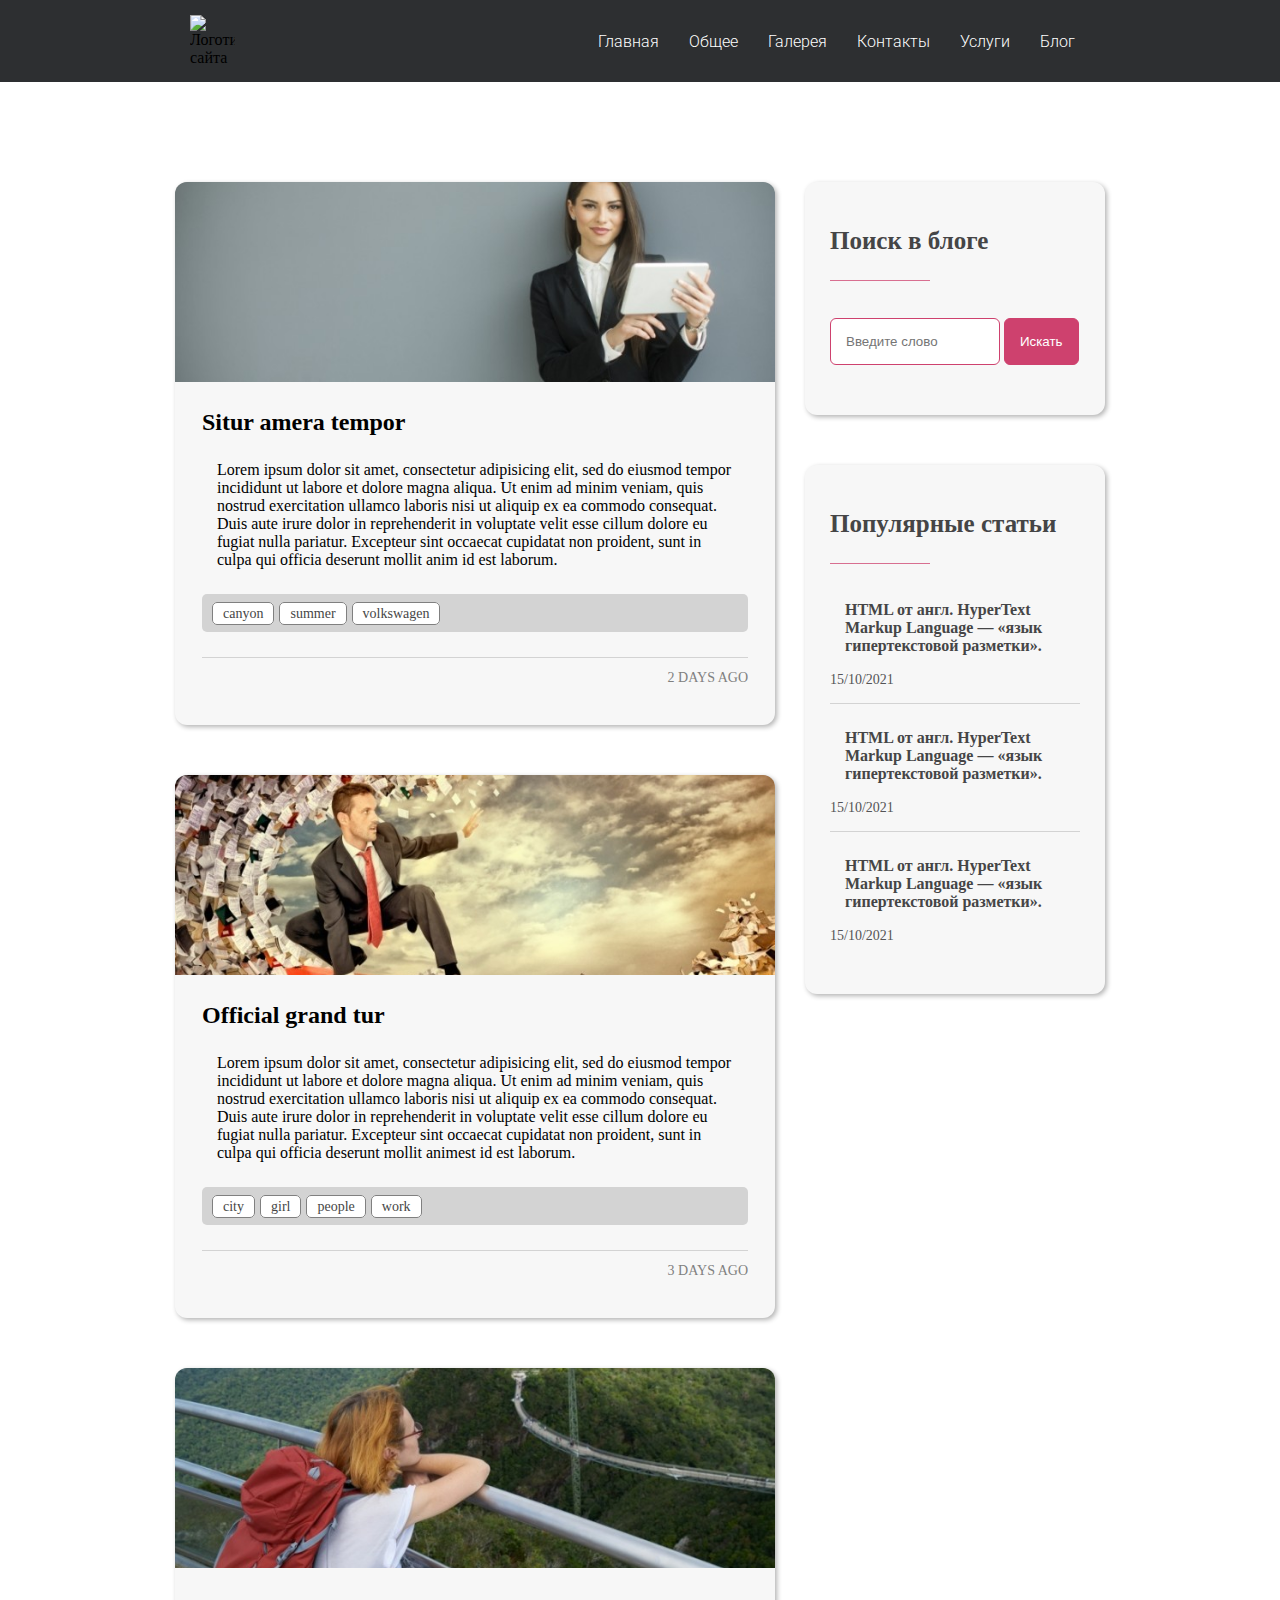
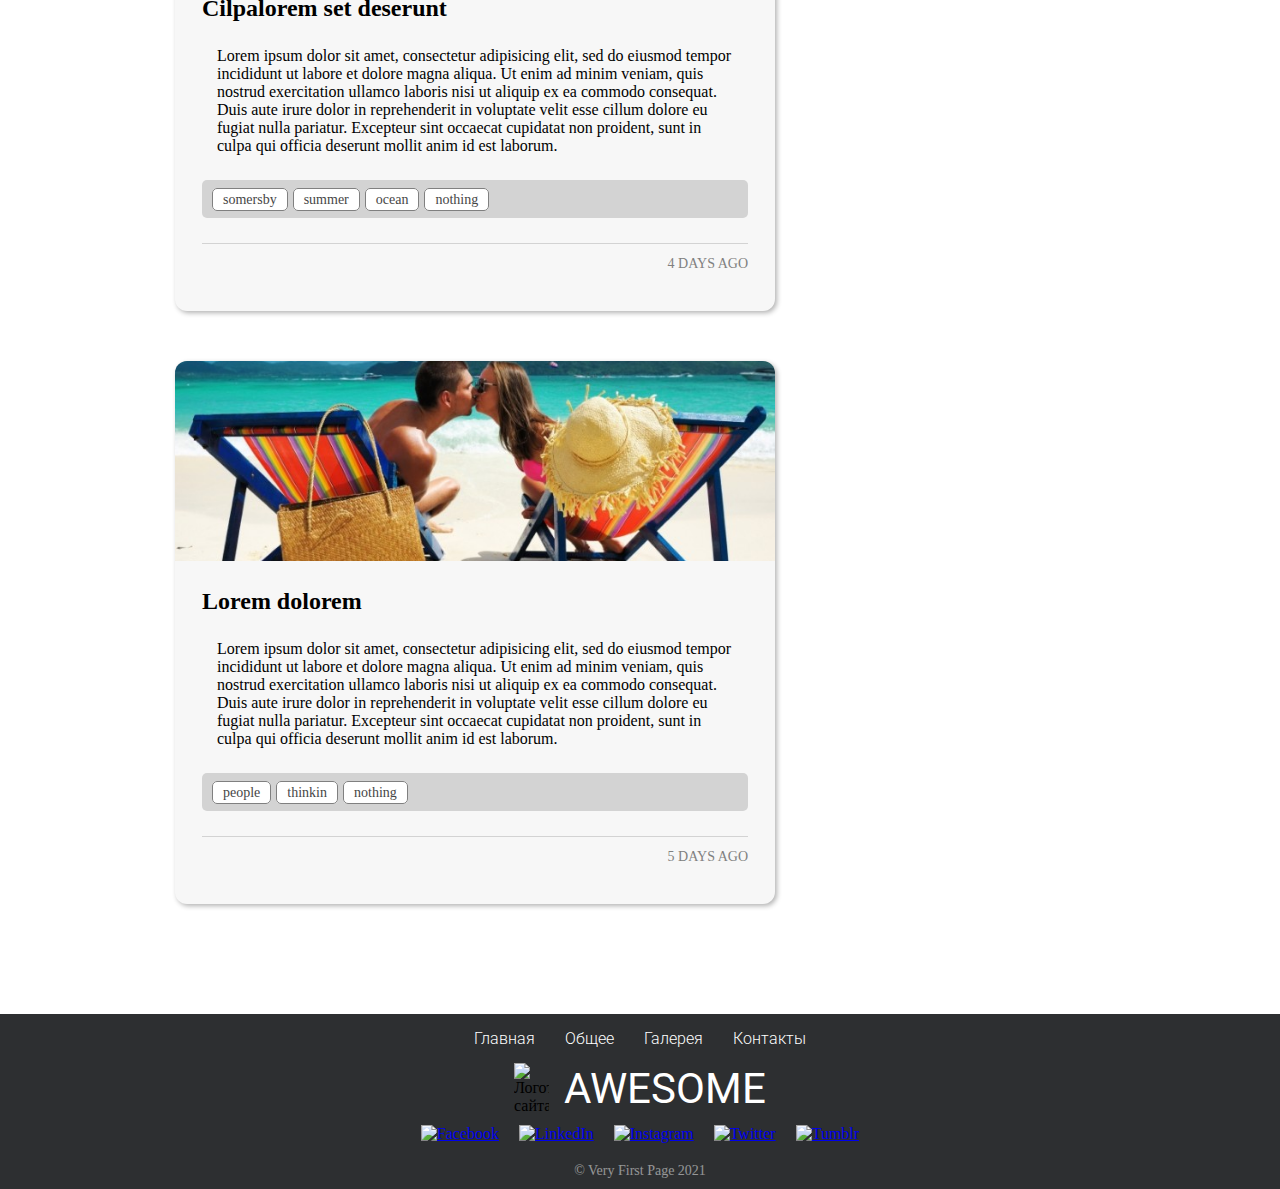
==== blog.html @ 15441404 "Первый коммит инициализации" ====
<!DOCTYPE html>
<html lang="ru" dir="ltr">
  <head>
   <meta name="viewport" content="width=device-width, initial-scale=1">
   <meta charset = "utf-8">
   <title>My very first page</title>
   <link rel="stylesheet" type="text/css" href="css/style.css">
   <link href="https://fonts.googleapis.com/css?family=Roboto:300,400,500&display=swap&subset=cyrillic" rel="stylesheet">

   <link rel="stylesheet" type="text/css" href="css/fonts.css">
   <link rel="stylesheet" type="text/css" href="css/blog.css">
   <script src="https://code.jquery.com/jquery-3.5.1.min.js"></script>
   <script src="C:\Users\HP\Desktop\lab6\js\script.js"></script>
   <script src="C:\Users\HP\Desktop\lab6\js\popup.js"></script>
   <script src="js\blog.js"></script>
  </head>
<body>
  <header>
    <nav id="myTopnav" >
      <img src="C:\Users\HP\Desktop\lab3\icons\fort-icon.png" alt="Логотип сайта">
      <ul class="menu">
        <li ><a href="#top" class="menu-element" data-link="top" title="На главную">Главная</a></li>
        <li><a href="#services" class="menu-element" data-link="services" title="Общее">Общее</a></li>
        <li><a href="#portfolio" class="menu-element" data-link="portfolio" title="Галерея">Галерея</a></li>
        <li><a href="C:\Users\HP\Desktop\lab6\contacts.html" class="menu-element" title="Просмотреть контакты">Контакты</a></li>
        <li><a href="C:\Users\HP\Desktop\lab9\sliders.html" class="menu-element" title="Просмотреть услуги">Услуги</a></li>
        <li><a href="C:\Users\HP\Desktop\lab9\blog.html" class="menu-element" title="Просмотреть блог">Блог</a></li>
      </ul>
      <div id="hamburger" class="icon">&#9776;</div>
    </nav>
  </header>
  <main id="top">
    <article class="blog-article">
      <div class="blog-container" style="">
        <section class="blog-card">
          <div class="blog-header">
            <div class="blog-cover">
            </div>
          </div>
          <div class="blog-body">
            <div class="blog-title">
              <h2>HTML (от англ. HyperText Markup Language —
                «язык гипертекстовой разметки»)</h2>
            </div>
            <div class="blog-text">
              <p>HTML (от англ. HyperText Markup Language —
                «язык гипертекстовой разметки»)
                — стандартизированный
                язык разметки документов
                для просмотра веб-страниц в браузере.</p>
            </div>
            <div class="blog-tags">
              <ul>
                <li><a href="#">lorem</a></li>
                <li><a href="#">sdfsdf</a></li>
                <li><a href="#">dfgfgf</a></li>
                <li><a href="#">fgfgfg</a></li>
              </ul>
            </div>
            <div class="blog-footer">
              <div class="blog-published-date">
                3 дня назад
              </div>
            </div>
          </div>
        </section>
        <section class="blog-card">
          <div class="blog-header">
            <div class="blog-cover">
            </div>
          </div>
          <div class="blog-body">
            <div class="blog-title">
              <h2>HTML (от англ. HyperText Markup Language —
                «язык гипертекстовой разметки»)</h2>
            </div>
            <div class="blog-text">
              <p>HTML (от англ. HyperText Markup Language —
                «язык гипертекстовой разметки»)
                — стандартизированный
                язык разметки документов
                для просмотра веб-страниц в браузере.</p>
            </div>
            <div class="blog-tags">
              <ul>
                <li><a href="#">lorem</a></li>
                <li><a href="#">sdfsdf</a></li>
                <li><a href="#">dfgfgf</a></li>
                <li><a href="#">fgfgfg</a></li>
              </ul>
            </div>
            <div class="blog-footer">
              <div class="blog-published-date">
                3 дня назад
              </div>
            </div>
          </div>
        </section>
      </div>
      <aside class="blog-aside">
        <div class="aside-search">
          <h3 class="search-title">Поиск в блоге</h3>
          <div class="search-dilimiter"></div>
          <input class="search-text" type="search" name="sarch-text" value="" placeholder="Введите слово">
          <input class="search-do" type="submit" name="search-do" value="Искать">
        </div>
        <div class="aside-recent">
          <h3 class="search-title">Популярные статьи</h3>
          <div class="search-dilimiter"></div>
          <div class="recent-item">
            <p>HTML от англ. HyperText Markup Language — «язык гипертекстовой разметки».</p>
            <span>15/10/2021</span>
          </div>
          <div class="recent-item">
            <p>HTML от англ. HyperText Markup Language — «язык гипертекстовой разметки».</p>
            <span>15/10/2021</span>
          </div>
          <div class="recent-item">
            <p>HTML от англ. HyperText Markup Language — «язык гипертекстовой разметки».</p>
            <span>15/10/2021</span>
          </div>
      </aside>
    </article>
  <footer>
    <nav>
    <ul class="menu">
      <li><a href="#" class="menu-element" data-link="top" title="На главную">Главная</a></li>
      <li><a href="#" class="menu-element" data-link="services" title="Общая информация">Общее</a></li>
      <li><a href="#" class="menu-element" data-link="portfolio" title="Фотогалерея">Галерея</a></li>
      <li><a href="C:\Users\HP\Desktop\lab6\contacts.html" class="menu-element"  title="Контактная информация">Контакты</a></li>
    </ul>
    </nav>
 <div class="brand">
  <img src="C:\Users\HP\Desktop\lab3\icons\fort-icon.png" alt="Логотип сайта">
  <span>AWESOME</span>
 </div>
 <div class="social">
   <a href="#" title="Facebook" target="_blank">
    <img class=social-img" src="C:\Users\HP\Desktop\social\001-facebook.png" alt="Facebook">
   </a>
   <a href="#" title="LinkedIn" target="_blank">
    <img class=social-img" src="C:\Users\HP\Desktop\social\004-linkedin.png" alt="LinkedIn">
   </a>
   <a href="#" title="Instagram" target="_blank">
    <img class=social-img" src="C:\Users\HP\Desktop\social\005-instagram.png" alt="Instagram">
   </a>
   <a href="#" title="Twitter" target="_blank">
    <img class=social-img" src="C:\Users\HP\Desktop\social\007-twitter.png" alt="Twitter">
   </a>
   <a href="#" title="Tumblr" target="_blank">
    <img class=social-img" src="C:\Users\HP\Desktop\social\010-tumblr.png" alt="Tumblr">
   </a>
 </div>
 <div class="copyright">© Very First Page 2021</div>
  </footer>
</body>
</html>
---- css/style.css ----
header {
  background: #2d2f31;
 }
*{
  margin: 0;
  padding: 0;
  box-sizing: border-box;
}
header nav,
footer nav {
 display: flex;
 justify-content: space-between;
 max-width: 960px;
 margin: auto;
 padding: 0 30px;
}
header ul,
footer ul {
 font-family: "Roboto", "OpenSans-Light", Helvetica, Arial, sans-serif;
 font-weight: 300;
 display: flex;
 justify-content: flex-end;
 align-items: center;
 flex: 1;
}
header li,
footer li {
 display: inline-block;
 padding: 15px;
 color: #ffffff;
}
header nav img {
 width: 45px;
 padding: 15px 0;
}
header nav a,
footer nav a {
 color: #ffffff;
 text-decoration: none;
 border-bottom: 1px solid transparent; transition: border 250ms ease-in-out;
}
header nav a:hover,
footer nav a:hover {
  border-bottom: 1px solid #ffffff;
}
.top-image { width: 100%; }

.services {
  text-align: center;
  margin: 50px 0;
}
.main-title {
  text-align: center;
  font-size: 32px;
  font-weight: 400;
  color: #313131;
}
.delimiter {
  width: 100px;
  margin: 10px auto 15px;
  height: 1px;
  background: rgba(206, 65, 110, 0.74);
}
.main-title-description{
  color: #616161;
  text-align: center;
}
.services p {
  color: #616161;
}
.services-container {
  margin: 25px 0;
  display: flex;
  justify-content: center;
}
.container-row {
  text-align: center;
  max-width: 960px;
  margin: 0 auto;
  display: flex;
  justify-content: space-between;
  flex-wrap: wrap;
  padding: 0 30px;
}
.row-item {
  width: 30%;
  margin: 25px 0;
}
.row-item img {
  width: 90px;
  opacity: 0.75;
}
.row-item h2 {
  font-weight: 400;
  font-size: 26px;
  margin: 8px 0;
}
.icon {
 display: none;
}
@media screen and (max-width: 992px) {
  .about-container{
    max-width:450px;
  }
  .about-row{
    flex-direction:column;
  }
  .about-column{
    width:100%;
  }
  .content-left{
    margin-bottom: 25px;
  }
 .row-item {
   width: 45%;
 }
 .icon {
  display: flex;
  margin: auto 0;
  color: white;
  padding: 5px 10px;
  cursor: pointer;
  border: 1px solid white;
  border-radius: 4px;
  font-size: 20px;
 }
 header nav li {
  display: none;
  padding: 15px 0;
 }
 .portfolio-item {
  width: 50%;
 }
 header ul{
   position: absolute;
   left: 0;
   right: 0;
   background: #2d2f31;
   height: 0px;
   top: 57px;
   transition: 250 ease-in-out;
   flex-direction: column;
  }
  .responsive ul{
    height: 200px;
  }
  .responsive li{
    display: inline-block;
  }
}
@media screen and (max-width: 768px) {
 .container-row {
   flex-direction: column;
 }
 @media screen and (max-width: 576px) {
  .contact-form .col:nth-child(odd)
  {
   border: 1px solid #afafaf;
  }
  .contact-form .col{
    wifth: 100%;
    margin-bottom: 15px;
  }
  .contact-form .submit {
    font-size: 14px;
  }
}
.row-item {
   width: unset;
 }
 .portfolio-item {
   width: 100%;
  }
}
.portfolio-container {
 position: relative;
 margin: 50px 0;
 display: flex;
 flex-wrap: wrap;
}
.portfolio-item {
 background-size: cover;
 background-position: center;
 width: 33.33%;
 height: 250px;
 display: flex;
 align-items: center;
}
.description-container {
 position: relative;
 padding: 20px;
 display: flex;
 flex-direction: column;
 justify-content: center;
 text-align: center;
 background: rgba(205, 214, 219, 0)
 height: 0;
 transition: all 300ms ease-in-out;
}
.portfolio-title, .portfolio-description {
  opacity: 0;
  position: relative;
  color: white;
}
.portfolio-item:hover .description-container {
 height: 100%;
 background: rgba(205, 214, 219, 0.8)
}
.description-container:hover .portfolio-title{
  opacity: 1;
  color: black;
}
.description-container:hover .portfolio-description{
  opacity: 1;
  color: black;
}
.portfolio-title {
  font-weight: 800;
  font-size: 22px;
  margin-bottom: 5px;
}
.overlay::before {
  position: absolute;
  top: 0;
  left: 0;
  width: 100%;
  height: 100%;
  background: #081828;
  content: "";
  transition: all .4s ease;
  opacity: 0.4;
  z.index: -1;
}
.overlay {
  margin: 0;
  padding: 80px 30px;
  background: #2d2f31 url(https://cdn.nimbusthemes.com/2017/09/09233341/Free-Nature-Backgrounds-Seaport-During-Daytime-by-Pexels.jpeg) no-repeat;
  background-size: cover;
  text-align: center;
  background-attachment: fixed;
  position: relative;
}
.common-button {
  position: relative;
  border: 1px solid #2d2f31;
  background-color: transparent;
  padding: 15px 25px;
  border-radius: 4px;
  color: #2d2f31;
  font-size: 20px;
  cursor: pointer;
  margin-top: 30px;
  transition: all 250ms ease;
}
.common-button:hover {
  color: #fff;
  backgrounf-color: #2d2f31;
}
.black-back .common-button {
  border-color: rgba(206, 65, 110, 0.74);
  color: #ce416e;
}
.black-back .common-button:hover {
  background-color: rgba(206, 65, 110, 0.74);
  color: #fff;
}
.black-back .main-title {
  position: relative;
  color: white;
}
.black-back .main-title-description {
  position: relative;
  color: white;
}
.contact-form {
  max-width: 960 px;
  padding: 0 30px;
  margin: 50px auto;
  display: flex;
  justify-content: space-around;
  flex-wrap: wrap;
}
.contact-form .col{
  width: 50%;
  margin-bottom: 25px;
}
.contact-form .col:nth-child(odd){
  border-right:none;
}
.contact-form .row-col{
  width: 100%;
  margin-bottom: 25px;
}
.contact-form input,
.contact-form textarea {
  border: 1px solid #afafaf;
  padding: 15px;
}
.contact-form .submit{
  text-align: center;
  background: #2d2f31;
  color: #ffffff;
  font-size: 16px;
  font-weight: 300;
  font-family: inherit;
  border-radius: 4px;
  cursor: pointer;
  transition: all 250ms ease-in-out;
}
.contact-form .submit:hover{
  background: #4c4c4c;
}
.contact-form .submit:active{
  background: #2c3b4a;
}
.contact-form .check {
  color: #616161;
  text-align: center;
}
.contact-form .check a{
  color: #ce416e;
}
footer {
  background: #2d2f31;
  padding-bottom: 10px;
}
.brand{
  display: flex;
  justify-content:center;
  align-items: center;
}
.brand span {
  font-size: 42px;
  font-weight: 400;
  color: white;
  font-family: "Roboto";
  line-height: 1;
  margin-left: 15px;
}
.brand img {
  width: 35px;
}
.social {
  display: flex;
  justify-content: center;
}
.social a{
  margin: 10px;
}
.social img{
  width: 30px;
}
.copyright {
  font-size: 14px;
  margin-top: 10px;
  text-align: center;
  color: rgba(255,255,255, 0.5)
}
footer ul {
 justify-content: center;
}
header {
  position: sticky;
  top: 0;
  z-index: 1;
 }
.popup-container {
  top:0;
  right:0;
  left:0;
  bottom:0;
  padding-top: 15px;
  position: fixed;
  z-index: 2;
  background: rgba(0, 0, 0, 0);
  display: flex;
  justify-content: center;
  align-items:center;
  transition: all 250ms ease-in-out;
}
.popup{
  background: white;
  border-radius: 10px;
  max-width: 75%;
  max-height: 75%;
  padding: 15px;
  box-shadow: 0 0 0 10px rgba(0, 0, 0, 0.5);
  cursor:pointer;
}
.popup-container.ready {
  background: rgba(0,0,0, 0.5);
  bottom:0;
}
.testimonials {
  margin: 80px;
}
.testimonials-container{
  left:5%;
  position:relative;
  max-width: 90%;
  margin: 0;
  overflow:hidden;

}
.testimonials-inner {

  display: flex;
  padding: 40px 0 25px;
  transition: transform 350ms ease-in-out;
}
.testimonials-card {

  box-shadow: 0 0 8px rgba(0, 0, 0, 0.2);
  width: 47%;
  flex-shrink: 0;
  margin: 15px;
  border-radius: 7px;
  padding: 15px;
  color: #454546;
}
.card-img {

  width: 60px;
  border-radius: 50px;
  margin-right: 30px;
}
.card-row{

  margin-bottom: 15px;

}
.card-head span {
  line-height: 1.5em;
  color: #c1c1c1;
}
.control-item{
  flex: 1;
  margin: 15px 10px;
  height:6px;
  border-radius:3px;
  transition: background-color 250ms ease;
  background: lightgrey;
  cursor: pointer;
  display:inline-flex;
  width:15%;
}
.control-item:hover{
  background-color:gray;
}
.control-item.active{
  cursor: default;
  background-color: #ce416e;
}
.testimonials-controls{
   justify-content: center;
   text-align:center;
}
.top-image{
  width: 100%;
}
.top-image-sub{
  height:150px;
  object-fit: cover;
}

.about-us{
  color: #454546;
}
.about-container{
  max-width:960px;
  margin: 80px auto;
}
.about-row{
  display:flex;
  align-items:center;
}
.about-column{
  width:50%;
  padding: 0 15px;
}
.about-column img{
  width:100%;
}
.about-us h2,
.about-us h3,
.about-us p {
  margin-bottom:15px;
}
.about-contact{
  display:flex;
}
.about-contact span{
  margin-bottom: 7px;
}
.about-contact span:first-child{
 flex:1;
}
.about-contact span:last-child{

 font-weight:600;
 flex:3;
}
.achievement-container{
  max-width: 960px;
  margin: 80px auto;
}
.achievement-row{
  display:flex;
  align-items:center;
  padding: 70px 0;
}
.achievement-column{
  width:25%;
  padding: 0 15px;
}
.single-achievement{
  text-align:center;
}
.single-achievement p{
  font-size: 18px;
}
.counter{
  font-size:40px;
  font-weight: 600;
}
.countup{
  display: inline-block;
}
.achievement-container{
  max-width:450px;
}
.achievement-row{
  background:  #e75480;
  color: white;
  padding: 40px 0;
}
.achievement-column{
  width: 100%;
}
.single-achievement{
  margin: 20px 0;
}
.counter{
  font-size: 32px;
}
.services h1, p{
  margin:15px;

}
---- css/blog.css ----
.blog-article {
  display:flex;
  max-width: 960px;
  margin: 70px auto 30px;
}
.blog-container {
  flex:2;
  padding: 30px 15px;
}
.blog-aside {
  flex:1;
  padding: 30px 15px;
}
@media screen and (max-width:992px){
 .blog-containter{
   max-width:600px;
   flex-direction: column;
 }
}
@media screen and (max-width:768px){

}
.blog-card{
  background: #f7f7f7;
  margin: 0 auto 50px;
  box-shadow: 2px 2px 5px rgba(0,0,0,0.3);
  border-radius: 12px;
  overflow:hidden;
}
.blog-cover{
  background: lightgray url('C:/Users/HP/Desktop/lab7/portfolio/depositphotos_1853470-stock-photo-news.jpg') center no-repeat;
  background-size: cover;
  height: 200px;
}
.blog-body{
  padding:27px;
}
.blog-title{
  margin-bottom:25px;
}
.blog-tite h2{
  font-weight: 100;
  font-size: 30px;
  line-height: 1.3em;
}
.blog-tite {
  line-height: 1.5em;
  color: #464646;
}
.blog-tags ul{
  display:flex;
  justify-content: flex-start;
  list-style:none;
  background:lightgrey;
  padding:10px;
  border-radius:5px;
  margin: 25px 0;
}
.blog-tags li{
  padding: 0 5px 0 0;
}
.blog-tags a{
  text-decoration: none;
  color: #464646;
  border: 1px solid gray;
  border-radius: 5px;
  padding: 3px 10px;
  font-size: 14px;
  background:white;
  transition: all 250ms ease;
  box-shadow: 2px 2px 5px rgba(0,0,0,0);
}
.blog-tags a:hover{
  box-shadow: 2px 2px 5px rgba(0,0,0,0.2);
}
.blog-footer{
  border-top: 1px solid lightgray;
  padding: 12px 0;
  display: flex;
  justify-content: flex-end;
  text-transform: uppercase;
  font-size: 14px;
  font-weight: 400;
  color: gray;
}
.aside-search,
.aside-recent{
  background: #f7f7f7;
  box-shadow: 2px 2px 5px rgba(0,0,0,0.3);
  border-radius: 12px;
  padding: 45px 25px 50px;
  margin-bottom: 50px;
}
.search-title{
  font-size: 25px;
  color: #454546;
}
.search-dilimiter{
  width:100px;
  margin: 25px 0 37px;
  height: 1px;
  background: rgba(205,65,110,0.75);
}
.search-text, .search-do{
  border: 1px solid #ce416e;
  padding: 15px;
  border-radius: 6px;
}
.search-text{
  width: 170px;
}
.search-do{
  background: #ce416e;
  color: white;
  cursor: pointer;
}
.recent-item:not(:last-child){
  margin-bottom: 25px;
  border-bottom: 1px solid lightgray;
  padding-bottom: 15px;
}
.recent-item p{
  color: #454546;
  font-weight: 600;
  margin-bottom: 15px;
  cursor: pointer;
  transition: color 250ms ease;
}
.recent-item p:hover{
  color: #ce416e;
}
.recent-item span{
  color: #545456;
  font-size: 14px;
}
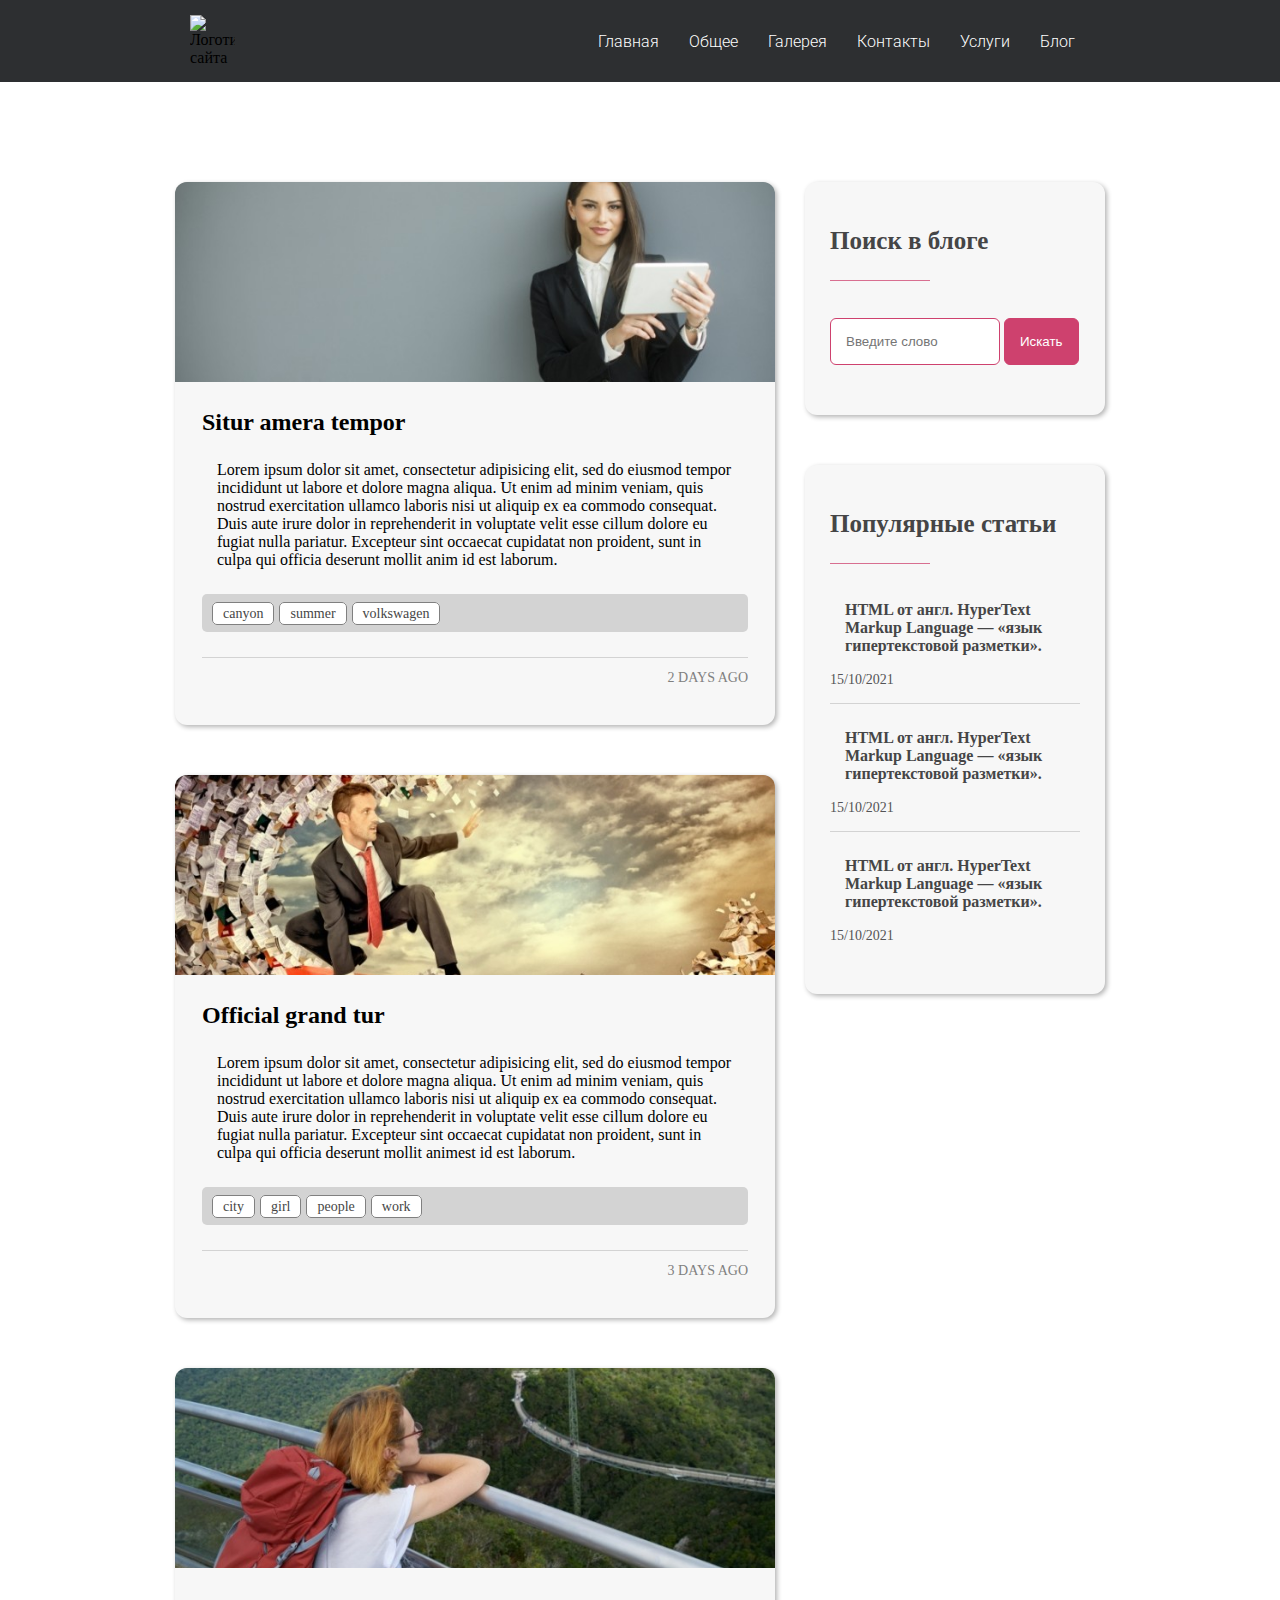
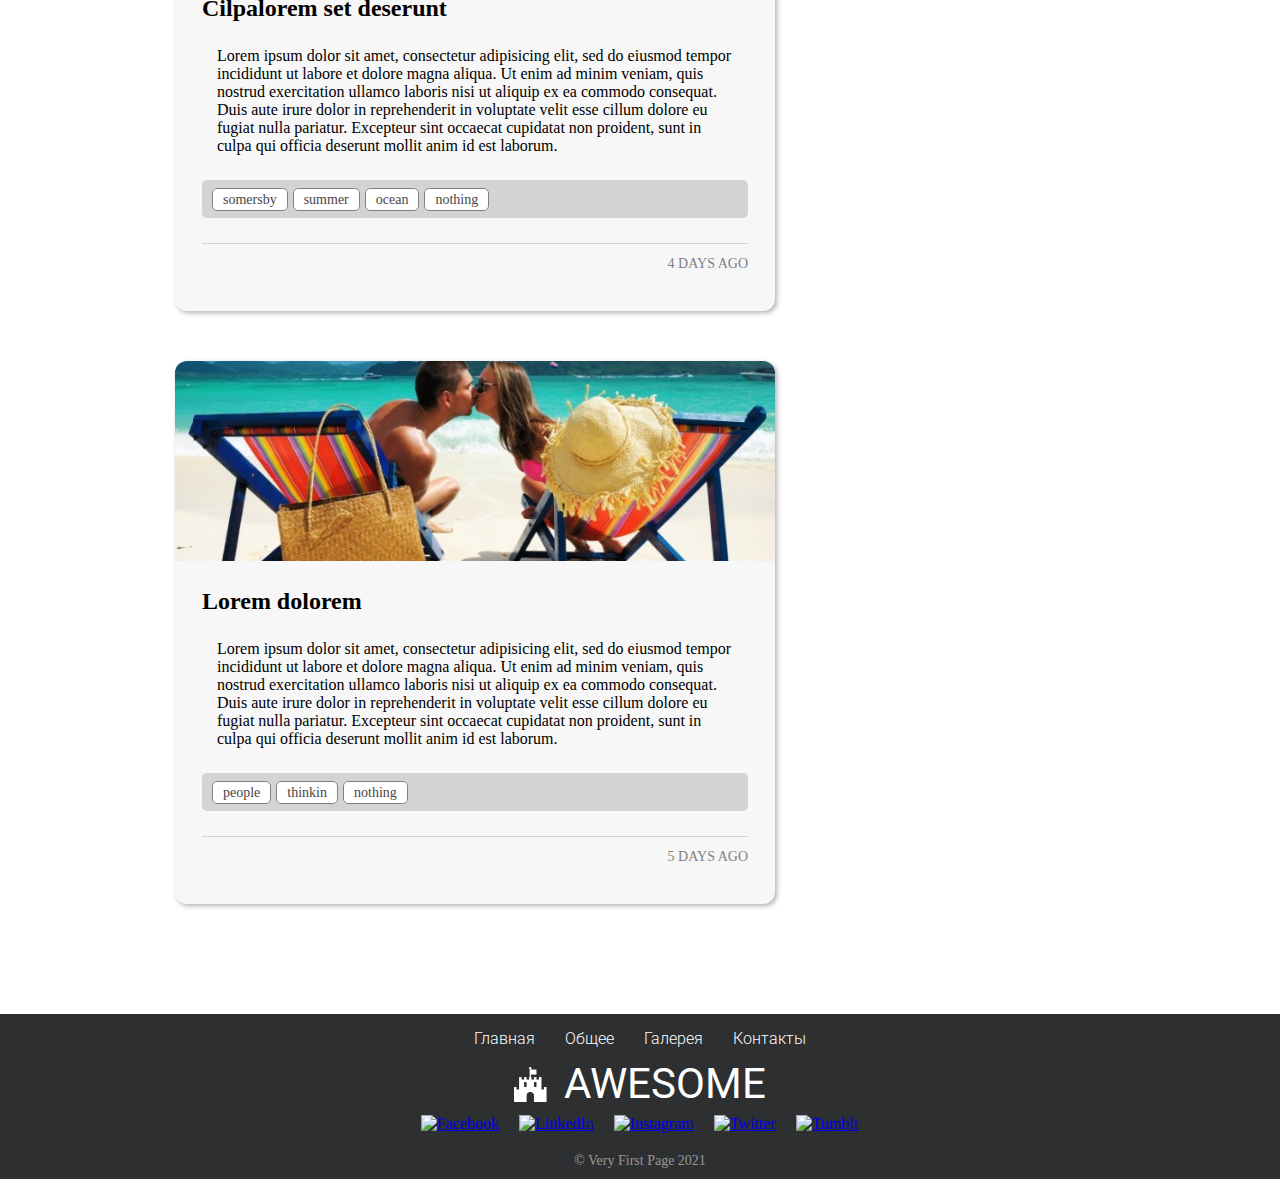
==== commit bd177b4c: "Update blog.html" ====
--- a/blog.html
+++ b/blog.html
@@ -10,8 +10,8 @@
    <link rel="stylesheet" type="text/css" href="css/fonts.css">
    <link rel="stylesheet" type="text/css" href="css/blog.css">
    <script src="https://code.jquery.com/jquery-3.5.1.min.js"></script>
-   <script src="C:\Users\HP\Desktop\lab6\js\script.js"></script>
-   <script src="C:\Users\HP\Desktop\lab6\js\popup.js"></script>
+   <script src="\js\script.js"></script>
+   <script src="\js\popup.js"></script>
    <script src="js\blog.js"></script>
   </head>
 <body>
@@ -22,9 +22,9 @@
         <li ><a href="#top" class="menu-element" data-link="top" title="На главную">Главная</a></li>
         <li><a href="#services" class="menu-element" data-link="services" title="Общее">Общее</a></li>
         <li><a href="#portfolio" class="menu-element" data-link="portfolio" title="Галерея">Галерея</a></li>
-        <li><a href="C:\Users\HP\Desktop\lab6\contacts.html" class="menu-element" title="Просмотреть контакты">Контакты</a></li>
-        <li><a href="C:\Users\HP\Desktop\lab9\sliders.html" class="menu-element" title="Просмотреть услуги">Услуги</a></li>
-        <li><a href="C:\Users\HP\Desktop\lab9\blog.html" class="menu-element" title="Просмотреть блог">Блог</a></li>
+        <li><a href="\contacts.html" class="menu-element" title="Просмотреть контакты">Контакты</a></li>
+        <li><a href="\sliders.html" class="menu-element" title="Просмотреть услуги">Услуги</a></li>
+        <li><a href="\blog.html" class="menu-element" title="Просмотреть блог">Блог</a></li>
       </ul>
       <div id="hamburger" class="icon">&#9776;</div>
     </nav>
@@ -127,28 +127,28 @@
       <li><a href="#" class="menu-element" data-link="top" title="На главную">Главная</a></li>
       <li><a href="#" class="menu-element" data-link="services" title="Общая информация">Общее</a></li>
       <li><a href="#" class="menu-element" data-link="portfolio" title="Фотогалерея">Галерея</a></li>
-      <li><a href="C:\Users\HP\Desktop\lab6\contacts.html" class="menu-element"  title="Контактная информация">Контакты</a></li>
+      <li><a href="\contacts.html" class="menu-element"  title="Контактная информация">Контакты</a></li>
     </ul>
     </nav>
  <div class="brand">
-  <img src="C:\Users\HP\Desktop\lab3\icons\fort-icon.png" alt="Логотип сайта">
+  <img src="\icons\fort-icon.png" alt="Логотип сайта">
   <span>AWESOME</span>
  </div>
  <div class="social">
    <a href="#" title="Facebook" target="_blank">
-    <img class=social-img" src="C:\Users\HP\Desktop\social\001-facebook.png" alt="Facebook">
+    <img class=social-img" src="\social\001-facebook.png" alt="Facebook">
    </a>
    <a href="#" title="LinkedIn" target="_blank">
-    <img class=social-img" src="C:\Users\HP\Desktop\social\004-linkedin.png" alt="LinkedIn">
+    <img class=social-img" src="\social\004-linkedin.png" alt="LinkedIn">
    </a>
    <a href="#" title="Instagram" target="_blank">
-    <img class=social-img" src="C:\Users\HP\Desktop\social\005-instagram.png" alt="Instagram">
+    <img class=social-img" src="\social\005-instagram.png" alt="Instagram">
    </a>
    <a href="#" title="Twitter" target="_blank">
-    <img class=social-img" src="C:\Users\HP\Desktop\social\007-twitter.png" alt="Twitter">
+    <img class=social-img" src="\social\007-twitter.png" alt="Twitter">
    </a>
    <a href="#" title="Tumblr" target="_blank">
-    <img class=social-img" src="C:\Users\HP\Desktop\social\010-tumblr.png" alt="Tumblr">
+    <img class=social-img" src="\social\010-tumblr.png" alt="Tumblr">
    </a>
  </div>
  <div class="copyright">© Very First Page 2021</div>
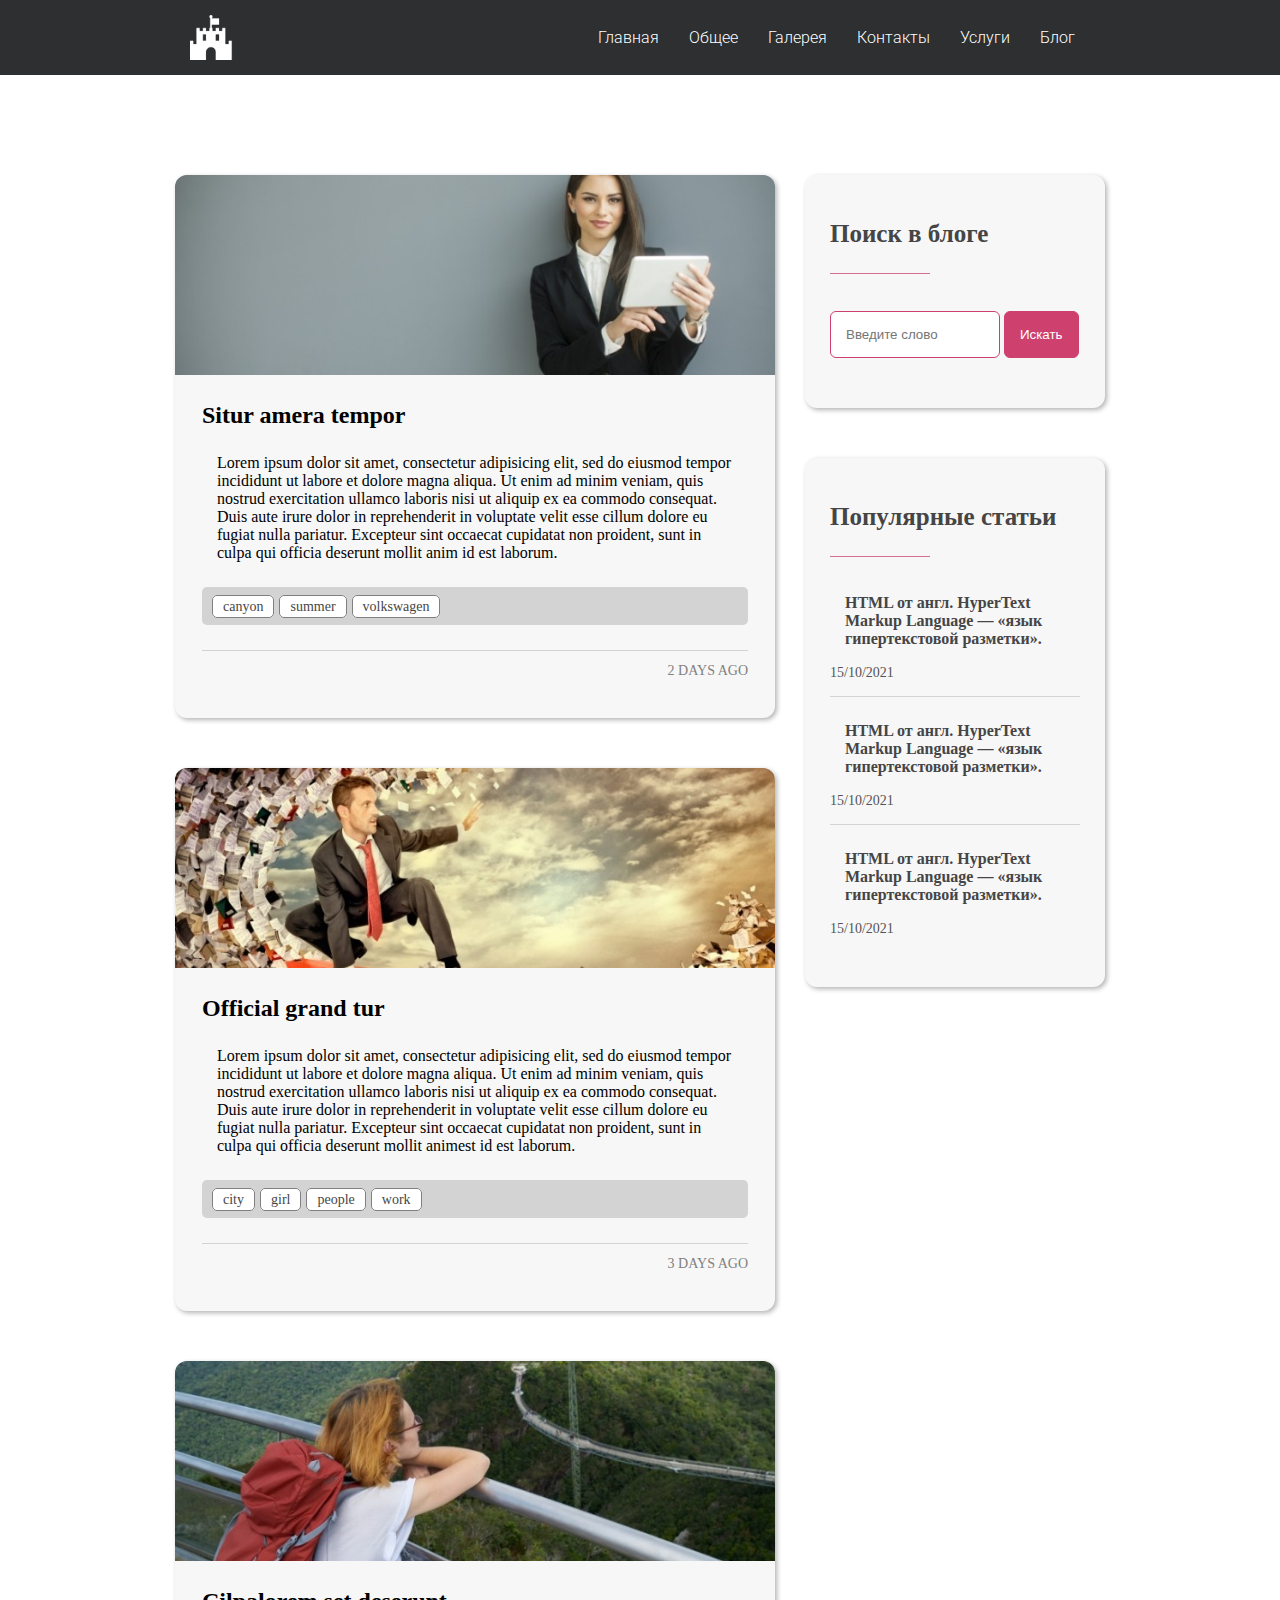
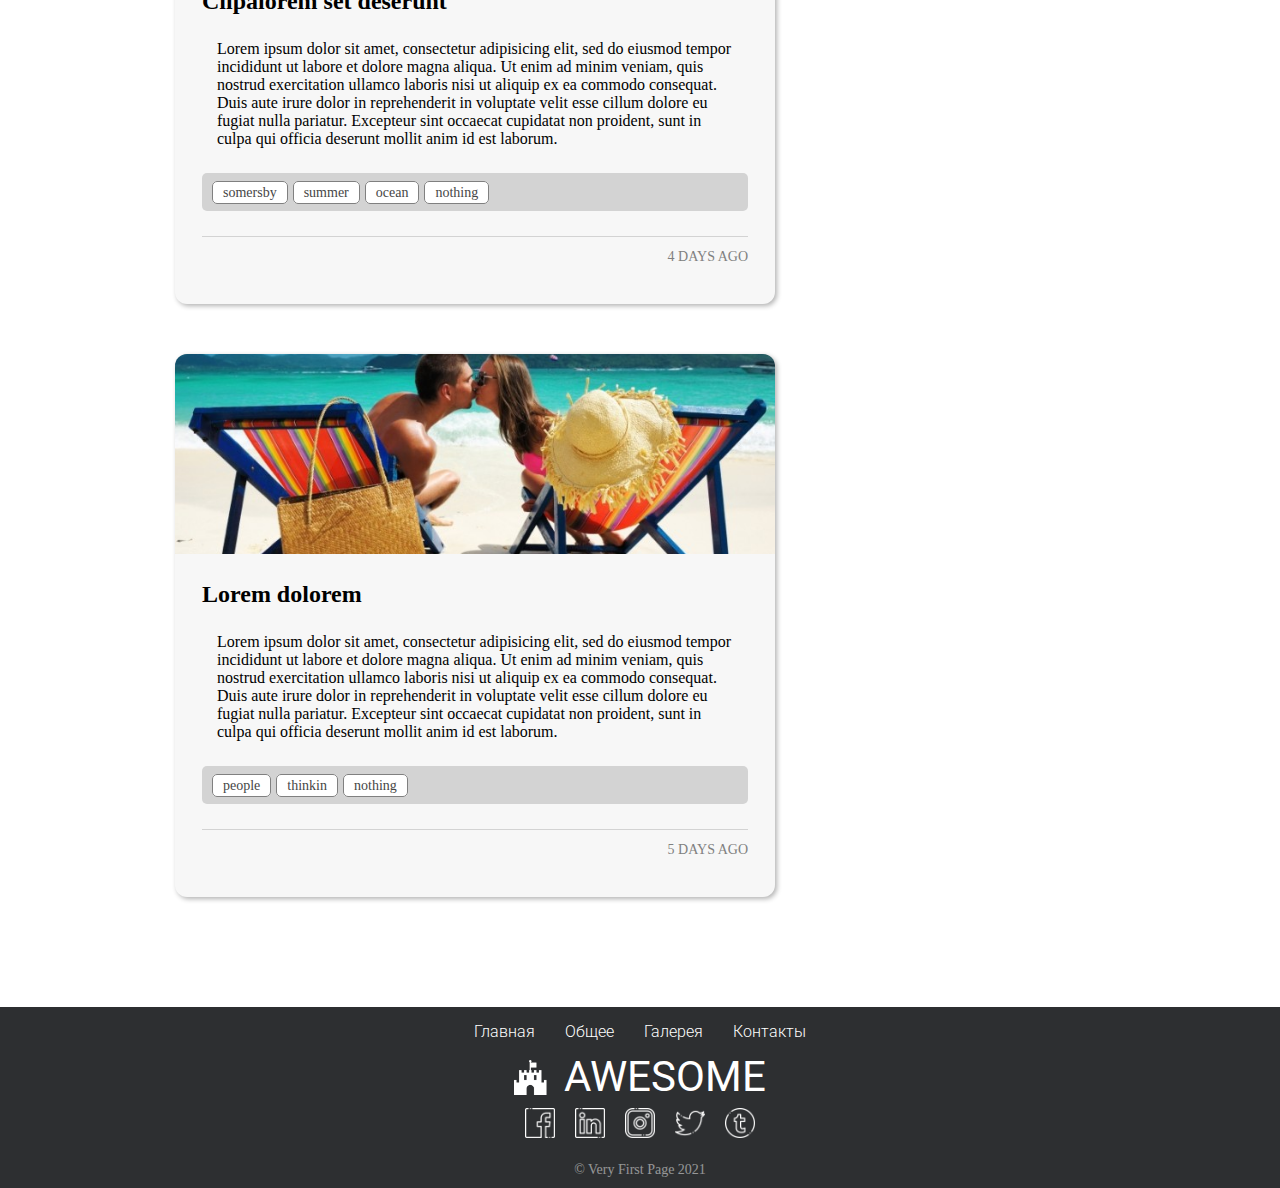
==== commit c298c7fa: "Update blog.html" ====
--- a/blog.html
+++ b/blog.html
@@ -17,7 +17,7 @@
 <body>
   <header>
     <nav id="myTopnav" >
-      <img src="C:\Users\HP\Desktop\lab3\icons\fort-icon.png" alt="Логотип сайта">
+      <img src="\icons\fort-icon.png" alt="Логотип сайта">
       <ul class="menu">
         <li ><a href="#top" class="menu-element" data-link="top" title="На главную">Главная</a></li>
         <li><a href="#services" class="menu-element" data-link="services" title="Общее">Общее</a></li>
@@ -136,19 +136,19 @@
  </div>
  <div class="social">
    <a href="#" title="Facebook" target="_blank">
-    <img class=social-img" src="\social\001-facebook.png" alt="Facebook">
+    <img class=social-img" src="\icons\001-facebook.png" alt="Facebook">
    </a>
    <a href="#" title="LinkedIn" target="_blank">
-    <img class=social-img" src="\social\004-linkedin.png" alt="LinkedIn">
+    <img class=social-img" src="\icons\004-linkedin.png" alt="LinkedIn">
    </a>
    <a href="#" title="Instagram" target="_blank">
-    <img class=social-img" src="\social\005-instagram.png" alt="Instagram">
+    <img class=social-img" src="\icons\005-instagram.png" alt="Instagram">
    </a>
    <a href="#" title="Twitter" target="_blank">
-    <img class=social-img" src="\social\007-twitter.png" alt="Twitter">
+    <img class=social-img" src="\icons\007-twitter.png" alt="Twitter">
    </a>
    <a href="#" title="Tumblr" target="_blank">
-    <img class=social-img" src="\social\010-tumblr.png" alt="Tumblr">
+    <img class=social-img" src="\icons\010-tumblr.png" alt="Tumblr">
    </a>
  </div>
  <div class="copyright">© Very First Page 2021</div>
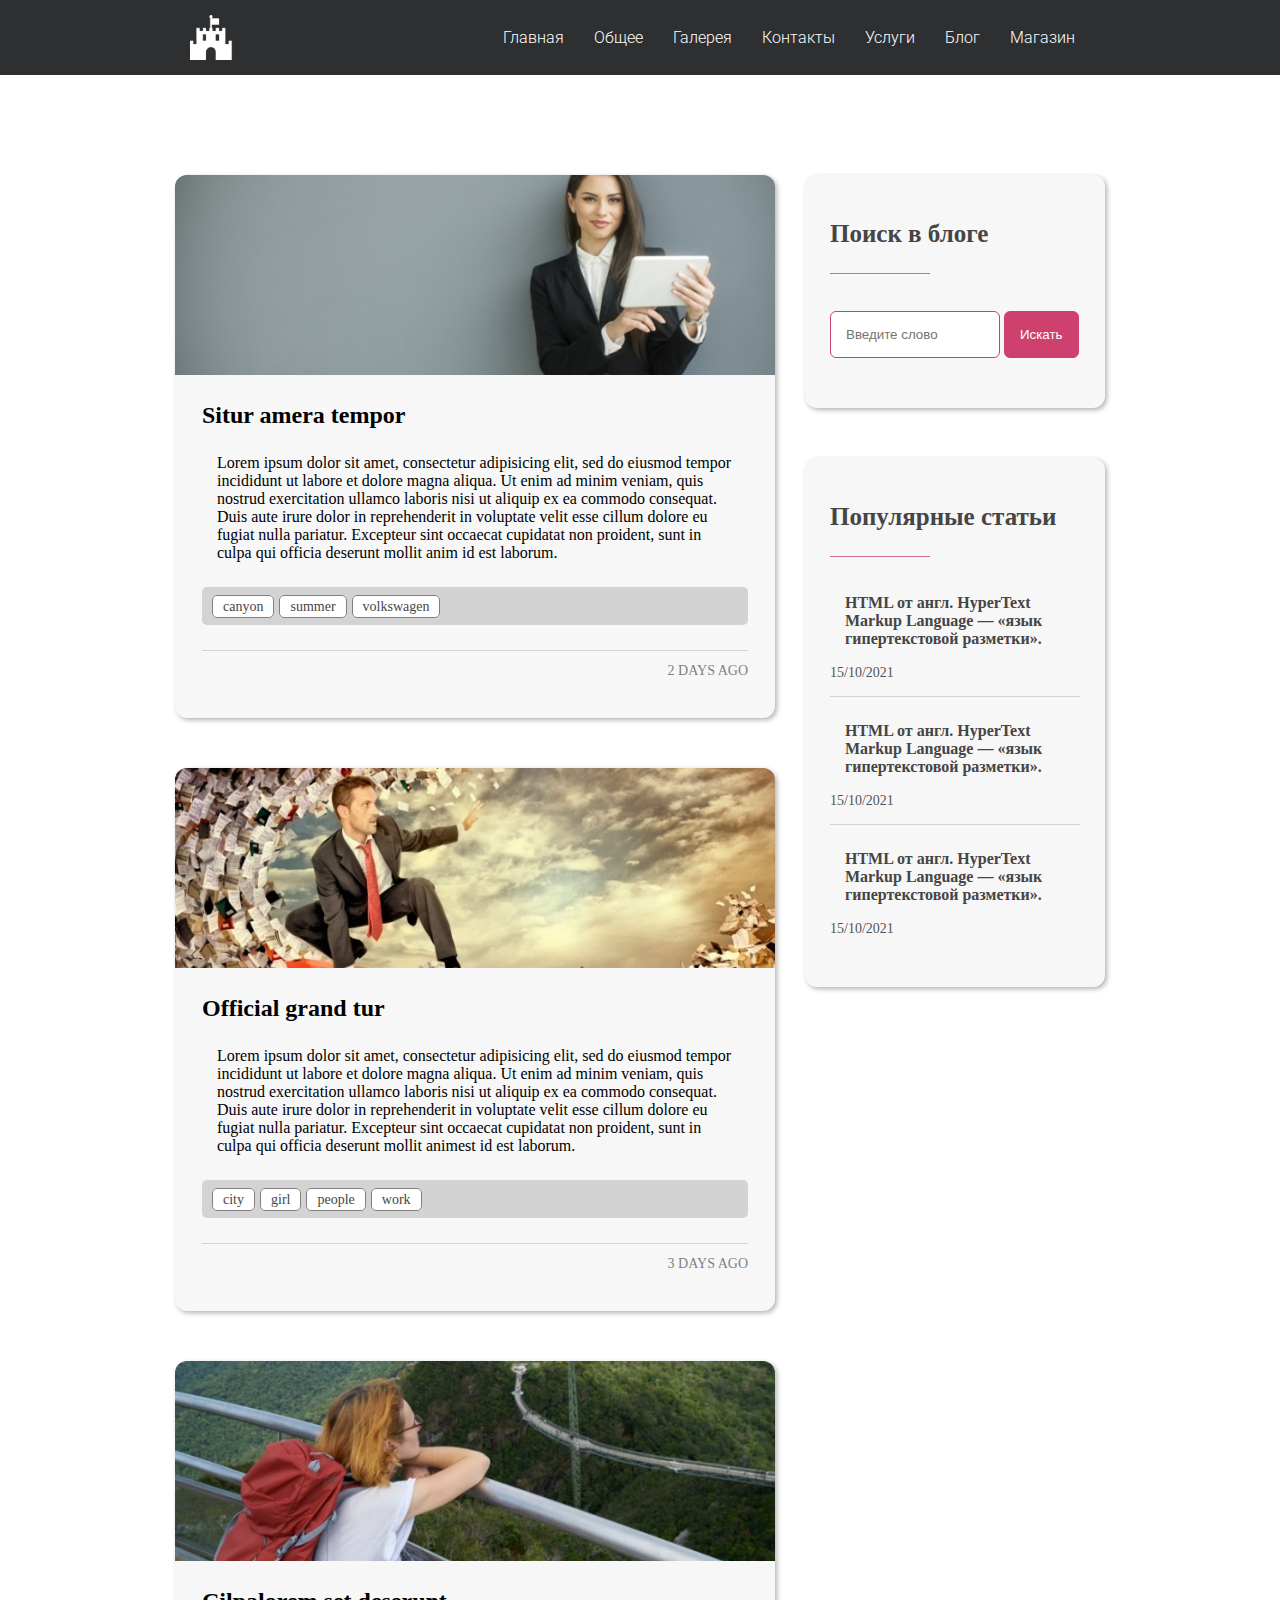
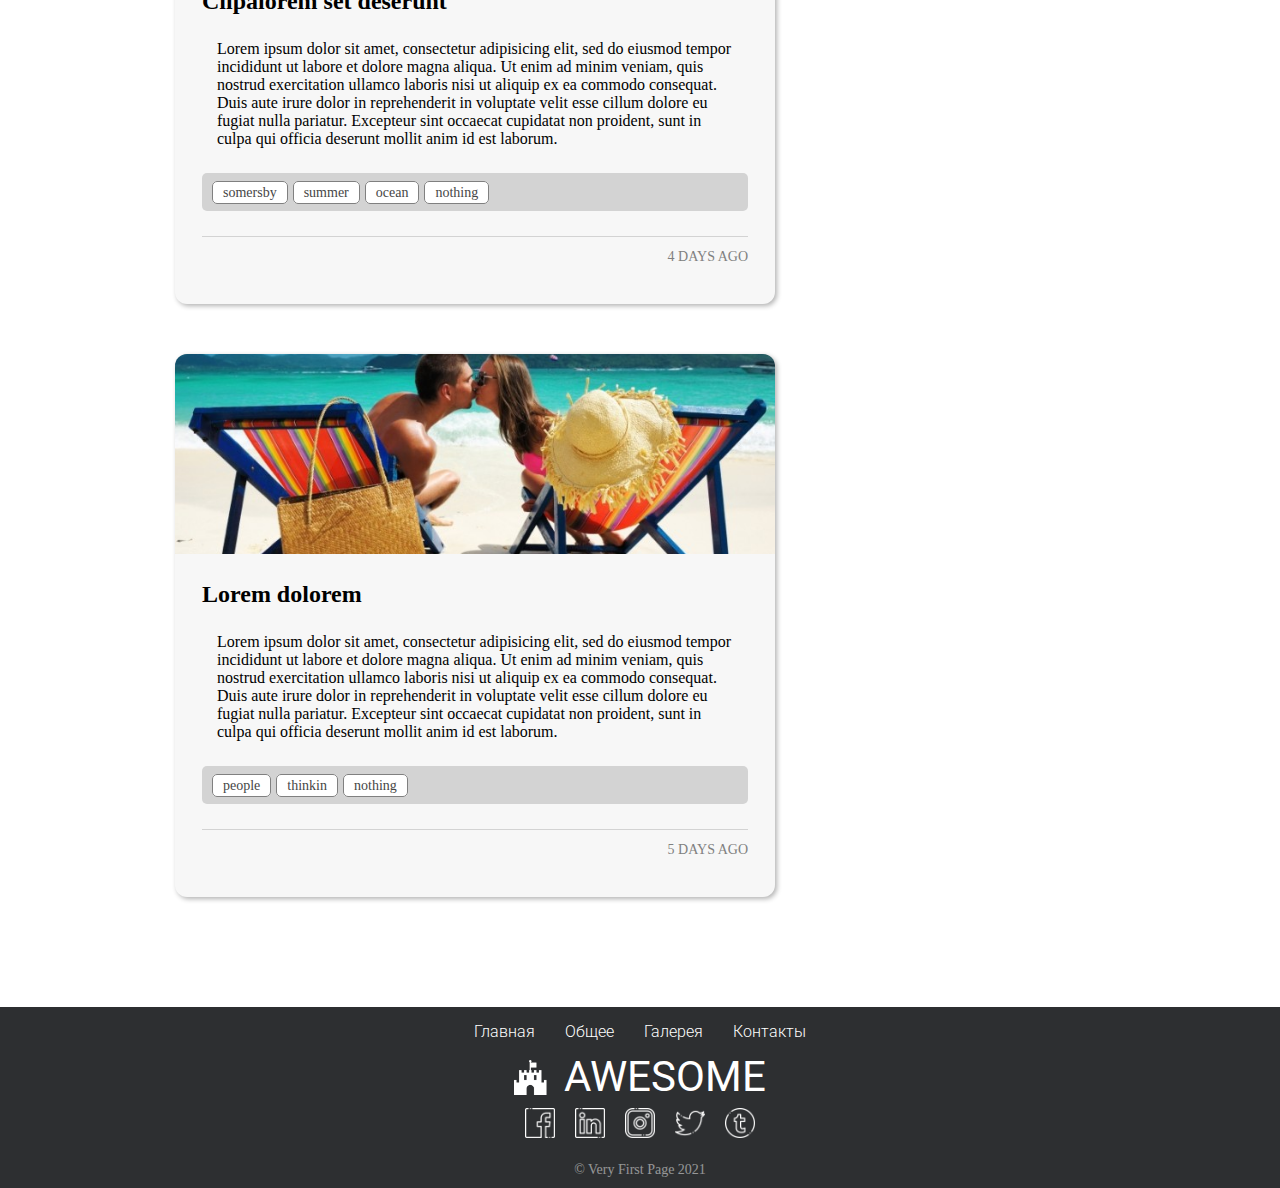
==== commit b4e63b7d: "Update blog.html" ====
--- a/blog.html
+++ b/blog.html
@@ -17,14 +17,15 @@
 <body>
   <header>
     <nav id="myTopnav" >
-      <img src="\icons\fort-icon.png" alt="Логотип сайта">
-      <ul class="menu">
+      <img src="icons/fort-icon.png" alt="Логотип сайта">
+     <ul class="menu">
         <li ><a href="#top" class="menu-element" data-link="top" title="На главную">Главная</a></li>
         <li><a href="#services" class="menu-element" data-link="services" title="Общее">Общее</a></li>
         <li><a href="#portfolio" class="menu-element" data-link="portfolio" title="Галерея">Галерея</a></li>
         <li><a href="\contacts.html" class="menu-element" title="Просмотреть контакты">Контакты</a></li>
         <li><a href="\sliders.html" class="menu-element" title="Просмотреть услуги">Услуги</a></li>
         <li><a href="\blog.html" class="menu-element" title="Просмотреть блог">Блог</a></li>
+        <li><a href="\shop.html" class="menu-element" title="Просмотреть магазин">Магазин</a></li>
       </ul>
       <div id="hamburger" class="icon">&#9776;</div>
     </nav>
@@ -131,24 +132,24 @@
     </ul>
     </nav>
  <div class="brand">
-  <img src="\icons\fort-icon.png" alt="Логотип сайта">
+  <img src="icons\fort-icon.png" alt="Логотип сайта">
   <span>AWESOME</span>
  </div>
  <div class="social">
    <a href="#" title="Facebook" target="_blank">
-    <img class=social-img" src="\icons\001-facebook.png" alt="Facebook">
+    <img class=social-img" src="icons\001-facebook.png" alt="Facebook">
    </a>
    <a href="#" title="LinkedIn" target="_blank">
-    <img class=social-img" src="\icons\004-linkedin.png" alt="LinkedIn">
+    <img class=social-img" src="icons\004-linkedin.png" alt="LinkedIn">
    </a>
    <a href="#" title="Instagram" target="_blank">
-    <img class=social-img" src="\icons\005-instagram.png" alt="Instagram">
+    <img class=social-img" src="icons\005-instagram.png" alt="Instagram">
    </a>
    <a href="#" title="Twitter" target="_blank">
-    <img class=social-img" src="\icons\007-twitter.png" alt="Twitter">
+    <img class=social-img" src="icons\007-twitter.png" alt="Twitter">
    </a>
    <a href="#" title="Tumblr" target="_blank">
-    <img class=social-img" src="\icons\010-tumblr.png" alt="Tumblr">
+    <img class=social-img" src="icons\010-tumblr.png" alt="Tumblr">
    </a>
  </div>
  <div class="copyright">© Very First Page 2021</div>
